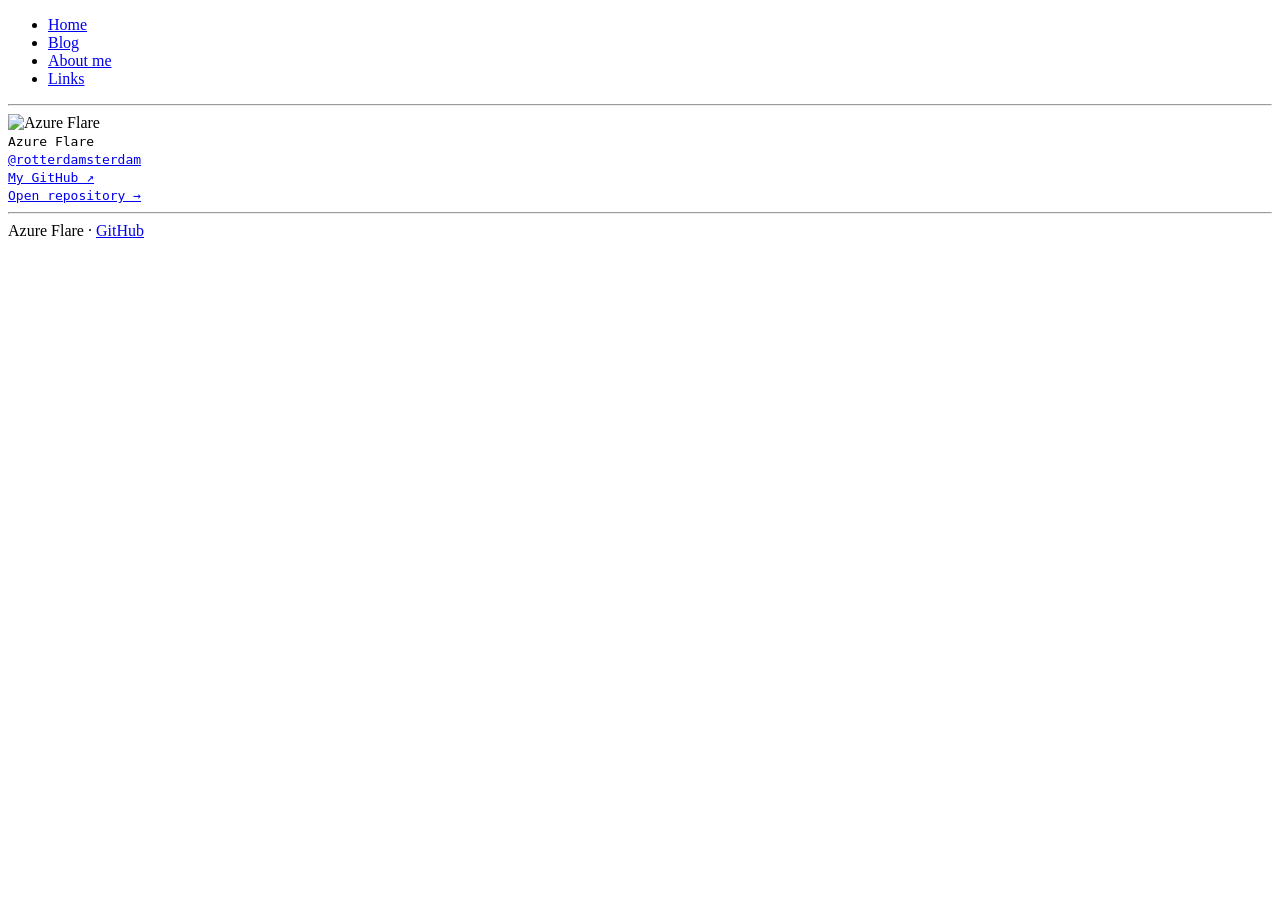
==== index.html @ 76f73186 "Update GitHub username and Pages URLs to rotterdamsterdam" ====
<!doctype html>
<html lang="en">
  <head>
    <meta charset="utf-8">
    <link id="site-favicon" rel="icon" type="image/png" href="https://avatars.githubusercontent.com/u/141839719?s=64">
    <meta name="viewport" content="width=device-width, initial-scale=1">
    <meta name="description" content="Azure Flare’s personal website. Profile and projects on GitHub.">
    <title>Home — Azure Flare</title>
    <link rel="stylesheet" href="./style.css?v=11">
    <!-- Translations load before the language and theme controls. -->
    <script src="./languages/en.js?v=11" defer>
    </script>
    <script src="./languages/ru.js?v=11" defer>
    </script>
    <script src="./languages/uk.js?v=11" defer>
    </script>
    <script src="./profile.js?v=11" defer></script>
    <script src="./main.js?v=11" defer>
    </script>
    <script src="./theme.js?v=11" defer>
    </script>
  </head>
  <body data-page="home">
    <header class="main-menu">
      <nav aria-label="Main navigation">
        <ul>
          <li>
            <a data-i18n="home" href="./?v=11" aria-current="page">Home</a>
          </li>
          <li><a data-i18n="blog" href="./blog/?v=11">Blog</a></li>
          <li>
            <a data-i18n="about" href="./about.html?v=11">About me</a>
          </li>
          <li>
            <a data-i18n="links" href="./links.html?v=11">Links</a>
          </li>
        </ul>
      </nav>
      <label class="language-control" hidden>
        <span data-i18n="language">Language</span>
        <select id="language-select">
          <option value="en">English</option>
          <option value="ru">Русский</option>
          <option value="uk">Українська</option>
        </select>
      </label>
      <hr>
    </header>
    <main class="main-body">
      <section class="hero profile">
        <img class="profile-avatar" src="https://avatars.githubusercontent.com/u/141839719?v=4" alt="Azure Flare" width="144" height="144">
        <div class="profile-text">
          <code class="disable-link-styling">
            Azure Flare<br>
            <a href="https://github.com/rotterdamsterdam">@rotterdamsterdam</a><br>
            <a data-i18n="myGithub" href="https://github.com/rotterdamsterdam">My GitHub ↗</a><br>
            <a data-i18n="openRepo" href="https://github.com/rotterdamsterdam/site">Open repository →</a>
          </code>
        </div>
      </section>
      
    </main>
    <hr>
    <footer>
      <span>Azure Flare · <a href="https://github.com/rotterdamsterdam">GitHub</a>
      </span>
      <button type="button" id="theme-toggle" hidden>Light theme</button>
    </footer>
  </body>
</html>
---- style.css ----
/* Shared styles. Order matters: colors, base rules, compact layout. */
@import url("./styles/themes.css?v=11");
@import url("./styles/base.css?v=11");
@import url("./styles/profile.css?v=11");
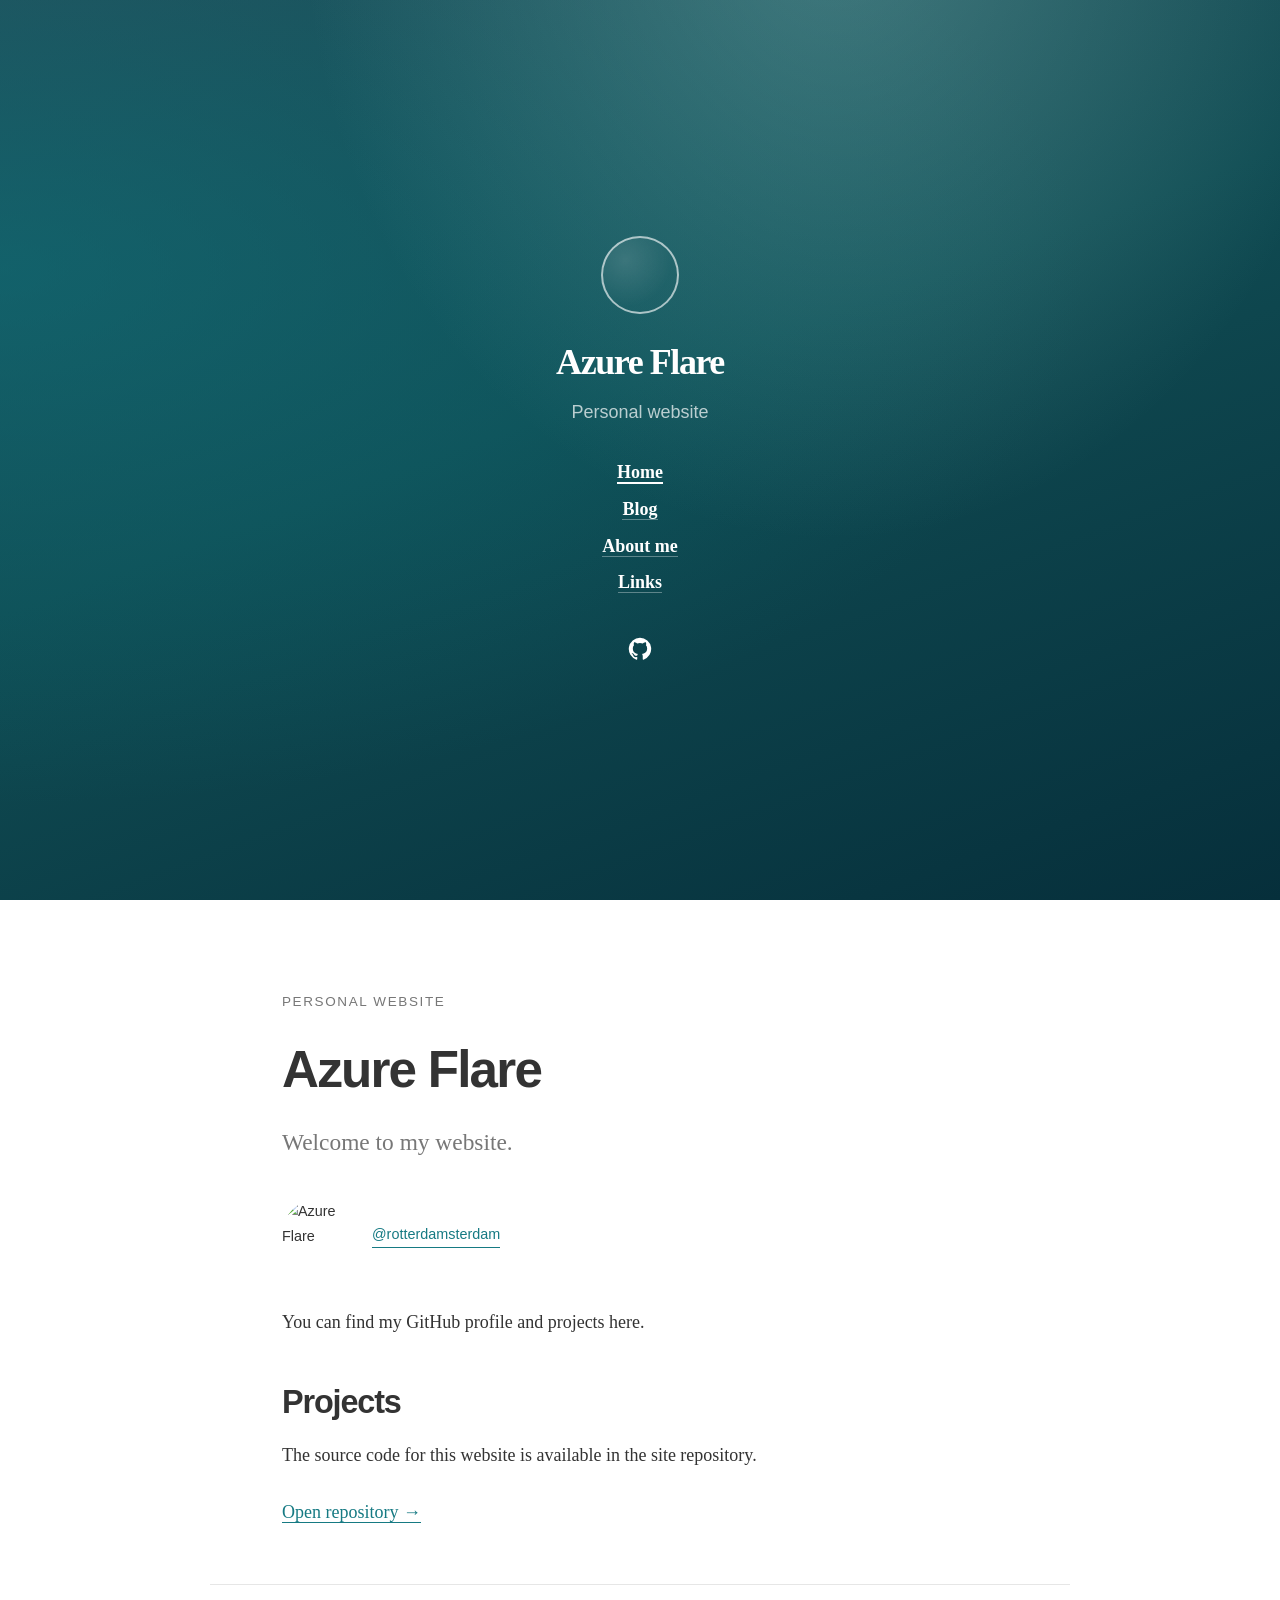
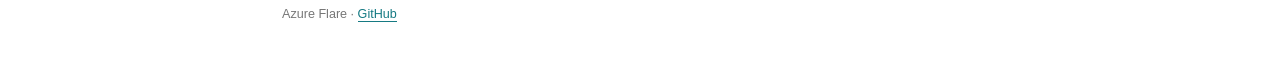
==== commit af64b326: "Redesign site with Hydejack-inspired teal cover, sidebar and reading typography" ====
--- a/index.html
+++ b/index.html
@@ -6,33 +6,37 @@
     <meta name="viewport" content="width=device-width, initial-scale=1">
     <meta name="description" content="Azure Flare’s personal website. Profile and projects on GitHub.">
     <title>Home — Azure Flare</title>
-    <link rel="stylesheet" href="./style.css?v=11">
+    <link rel="stylesheet" href="./style.css?v=12">
     <!-- Translations load before the language and theme controls. -->
-    <script src="./languages/en.js?v=11" defer>
+    <script src="./languages/en.js?v=12" defer>
     </script>
-    <script src="./languages/ru.js?v=11" defer>
+    <script src="./languages/ru.js?v=12" defer>
     </script>
-    <script src="./languages/uk.js?v=11" defer>
+    <script src="./languages/uk.js?v=12" defer>
     </script>
-    <script src="./profile.js?v=11" defer></script>
-    <script src="./main.js?v=11" defer>
+    <script src="./profile.js?v=12" defer></script>
+    <script src="./main.js?v=12" defer>
     </script>
-    <script src="./theme.js?v=11" defer>
+    <script src="./theme.js?v=12" defer>
     </script>
   </head>
   <body data-page="home">
     <header class="main-menu">
+      <div class="sidebar-identity">
+        <a class="site-brand" href="./?v=12">Azure Flare</a>
+        <p class="site-tagline" data-i18n="personal">Personal website</p>
+      </div>
       <nav aria-label="Main navigation">
         <ul>
           <li>
-            <a data-i18n="home" href="./?v=11" aria-current="page">Home</a>
+            <a data-i18n="home" href="./?v=12" aria-current="page">Home</a>
           </li>
-          <li><a data-i18n="blog" href="./blog/?v=11">Blog</a></li>
+          <li><a data-i18n="blog" href="./blog/?v=12">Blog</a></li>
           <li>
-            <a data-i18n="about" href="./about.html?v=11">About me</a>
+            <a data-i18n="about" href="./about.html?v=12">About me</a>
           </li>
           <li>
-            <a data-i18n="links" href="./links.html?v=11">Links</a>
+            <a data-i18n="links" href="./links.html?v=12">Links</a>
           </li>
         </ul>
       </nav>
@@ -44,19 +48,23 @@
           <option value="uk">Українська</option>
         </select>
       </label>
-      <hr>
+      <a class="sidebar-social" href="https://github.com/rotterdamsterdam" aria-label="GitHub">
+        <svg viewBox="0 0 24 24" width="24" height="24" aria-hidden="true"><path fill="currentColor" d="M12 .8a11.2 11.2 0 0 0-3.54 21.83c.56.1.77-.24.77-.54v-2.1c-3.13.68-3.79-1.33-3.79-1.33-.51-1.3-1.25-1.65-1.25-1.65-1.02-.7.08-.69.08-.69 1.13.08 1.72 1.16 1.72 1.16 1 1.71 2.62 1.22 3.26.93.1-.72.39-1.22.71-1.5-2.5-.28-5.13-1.25-5.13-5.57 0-1.23.44-2.24 1.16-3.03-.12-.28-.5-1.43.11-2.98 0 0 .95-.3 3.08 1.15a10.7 10.7 0 0 1 5.6 0c2.14-1.45 3.08-1.15 3.08-1.15.61 1.55.23 2.7.11 2.98.72.79 1.16 1.8 1.16 3.03 0 4.33-2.64 5.28-5.15 5.56.4.35.76 1.03.76 2.08v3.11c0 .3.2.65.78.54A11.2 11.2 0 0 0 12 .8Z"/></svg>
+      </a>
     </header>
     <main class="main-body">
-      <section class="hero profile">
-        <img class="profile-avatar" src="https://avatars.githubusercontent.com/u/141839719?v=4" alt="Azure Flare" width="144" height="144">
-        <div class="profile-text">
-          <code class="disable-link-styling">
-            Azure Flare<br>
-            <a href="https://github.com/rotterdamsterdam">@rotterdamsterdam</a><br>
-            <a data-i18n="myGithub" href="https://github.com/rotterdamsterdam">My GitHub ↗</a><br>
-            <a data-i18n="openRepo" href="https://github.com/rotterdamsterdam/site">Open repository →</a>
-          </code>
+      <section class="home-intro">
+        <p class="eyebrow" data-i18n="personal">Personal website</p>
+        <h1>Azure Flare</h1>
+        <p class="lead" data-i18n="welcome">Welcome to my website.</p>
+        <div class="author-line">
+          <img class="profile-avatar" src="https://avatars.githubusercontent.com/u/141839719?s=288" alt="Azure Flare" width="72" height="72">
+          <a href="https://github.com/rotterdamsterdam">@rotterdamsterdam</a>
         </div>
+        <p data-i18n="find">You can find my GitHub profile and projects here.</p>
+        <h2 data-i18n="projectsHeading">Projects</h2>
+        <p data-i18n="source">The source code for this website is available in the site repository.</p>
+        <a data-i18n="openRepo" href="https://github.com/rotterdamsterdam/site">Open repository →</a>
       </section>
       
     </main>
--- a/style.css
+++ b/style.css
@@ -1,4 +1,4 @@
-/* Shared styles. Order matters: colors, base rules, compact layout. */
-@import url("./styles/themes.css?v=11");
-@import url("./styles/base.css?v=11");
-@import url("./styles/profile.css?v=11");
+/* Shared stylesheet entry point. Keep imports in this order. */
+@import url("./styles/themes.css?v=12");
+@import url("./styles/base.css?v=12");
+@import url("./styles/profile.css?v=12");
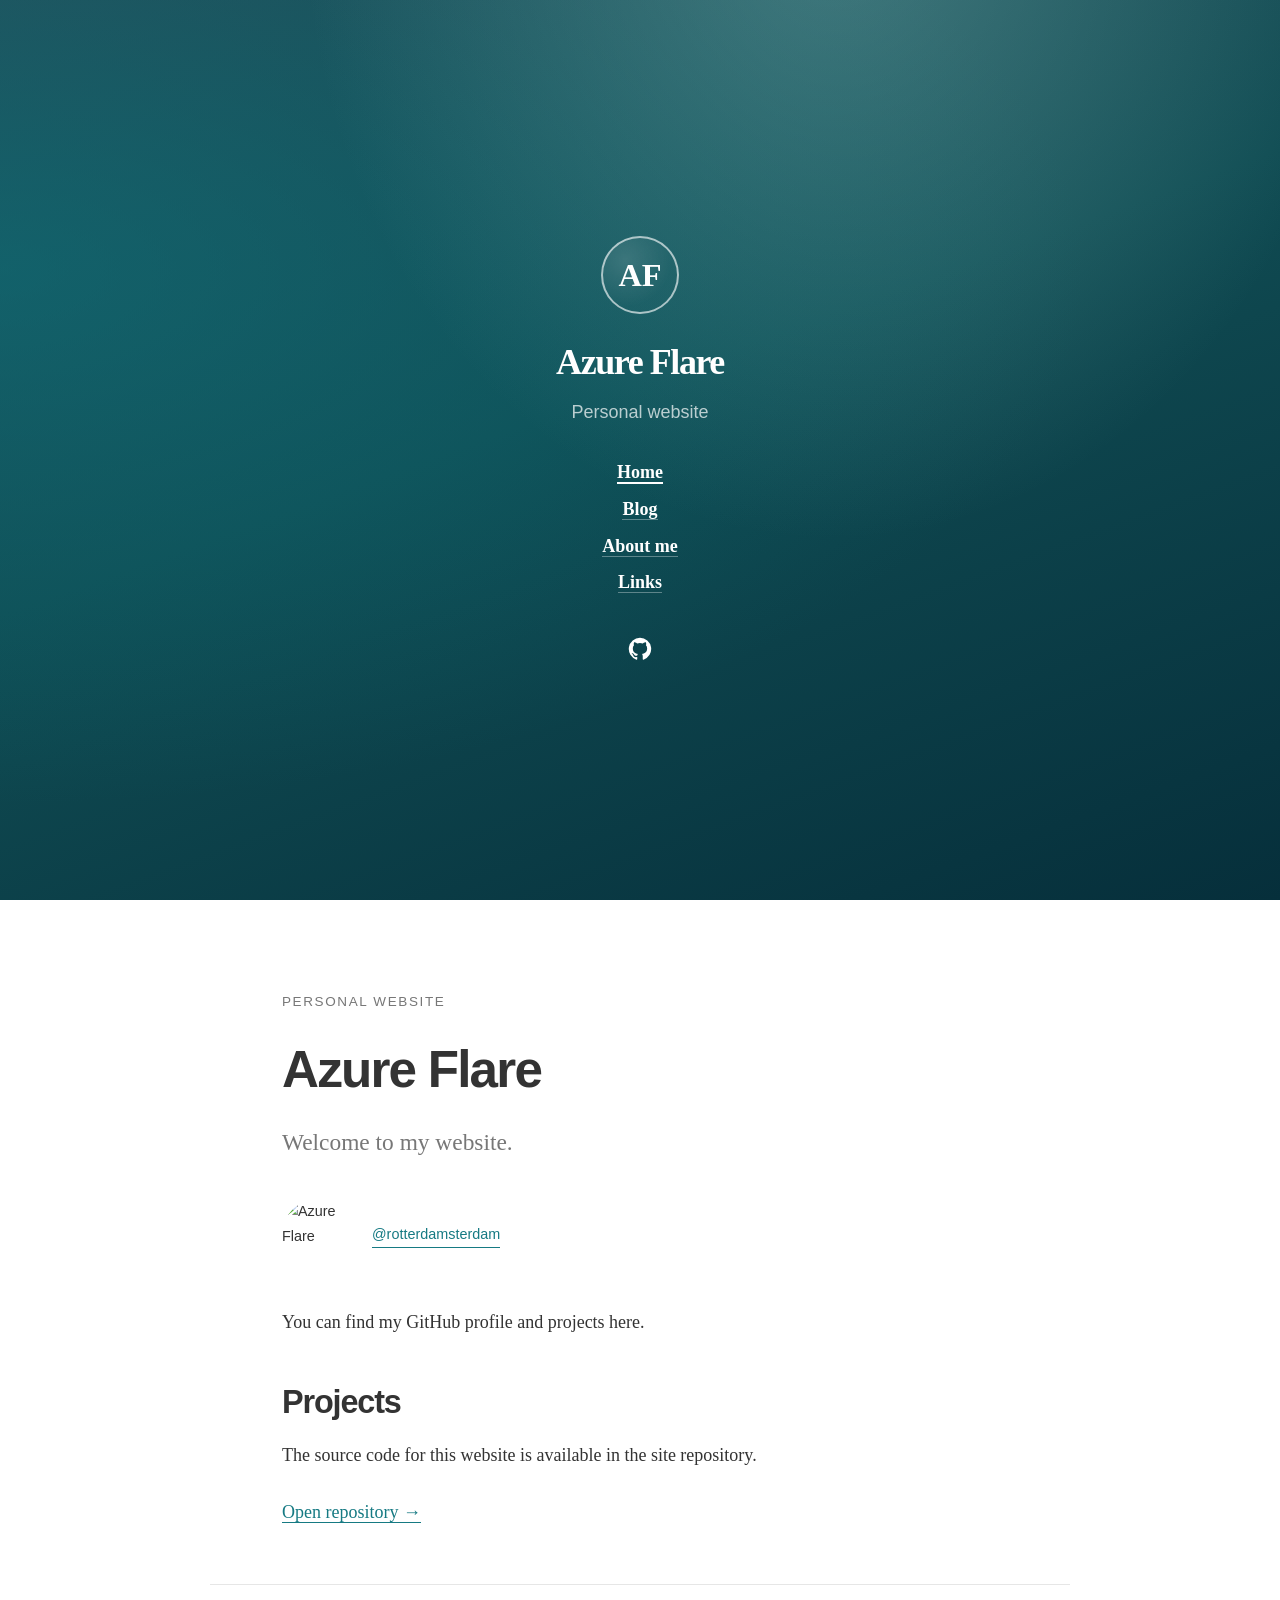
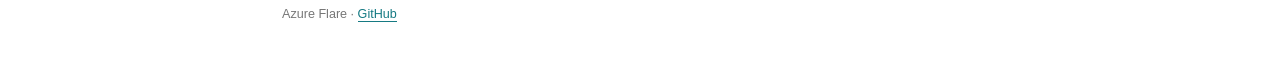
==== commit f7502f02: "Finish cover monogram and refresh shared layout assets" ====
--- a/index.html
+++ b/index.html
@@ -6,37 +6,37 @@
     <meta name="viewport" content="width=device-width, initial-scale=1">
     <meta name="description" content="Azure Flare’s personal website. Profile and projects on GitHub.">
     <title>Home — Azure Flare</title>
-    <link rel="stylesheet" href="./style.css?v=12">
+    <link rel="stylesheet" href="./style.css?v=13">
     <!-- Translations load before the language and theme controls. -->
-    <script src="./languages/en.js?v=12" defer>
+    <script src="./languages/en.js?v=13" defer>
     </script>
-    <script src="./languages/ru.js?v=12" defer>
+    <script src="./languages/ru.js?v=13" defer>
     </script>
-    <script src="./languages/uk.js?v=12" defer>
+    <script src="./languages/uk.js?v=13" defer>
     </script>
-    <script src="./profile.js?v=12" defer></script>
-    <script src="./main.js?v=12" defer>
+    <script src="./profile.js?v=13" defer></script>
+    <script src="./main.js?v=13" defer>
     </script>
-    <script src="./theme.js?v=12" defer>
+    <script src="./theme.js?v=13" defer>
     </script>
   </head>
   <body data-page="home">
     <header class="main-menu">
       <div class="sidebar-identity">
-        <a class="site-brand" href="./?v=12">Azure Flare</a>
+        <a class="site-brand" href="./?v=13">Azure Flare</a>
         <p class="site-tagline" data-i18n="personal">Personal website</p>
       </div>
       <nav aria-label="Main navigation">
         <ul>
           <li>
-            <a data-i18n="home" href="./?v=12" aria-current="page">Home</a>
+            <a data-i18n="home" href="./?v=13" aria-current="page">Home</a>
           </li>
-          <li><a data-i18n="blog" href="./blog/?v=12">Blog</a></li>
+          <li><a data-i18n="blog" href="./blog/?v=13">Blog</a></li>
           <li>
-            <a data-i18n="about" href="./about.html?v=12">About me</a>
+            <a data-i18n="about" href="./about.html?v=13">About me</a>
           </li>
           <li>
-            <a data-i18n="links" href="./links.html?v=12">Links</a>
+            <a data-i18n="links" href="./links.html?v=13">Links</a>
           </li>
         </ul>
       </nav>
--- a/style.css
+++ b/style.css
@@ -1,4 +1,4 @@
 /* Shared stylesheet entry point. Keep imports in this order. */
-@import url("./styles/themes.css?v=12");
-@import url("./styles/base.css?v=12");
-@import url("./styles/profile.css?v=12");
+@import url("./styles/themes.css?v=13");
+@import url("./styles/base.css?v=13");
+@import url("./styles/profile.css?v=13");
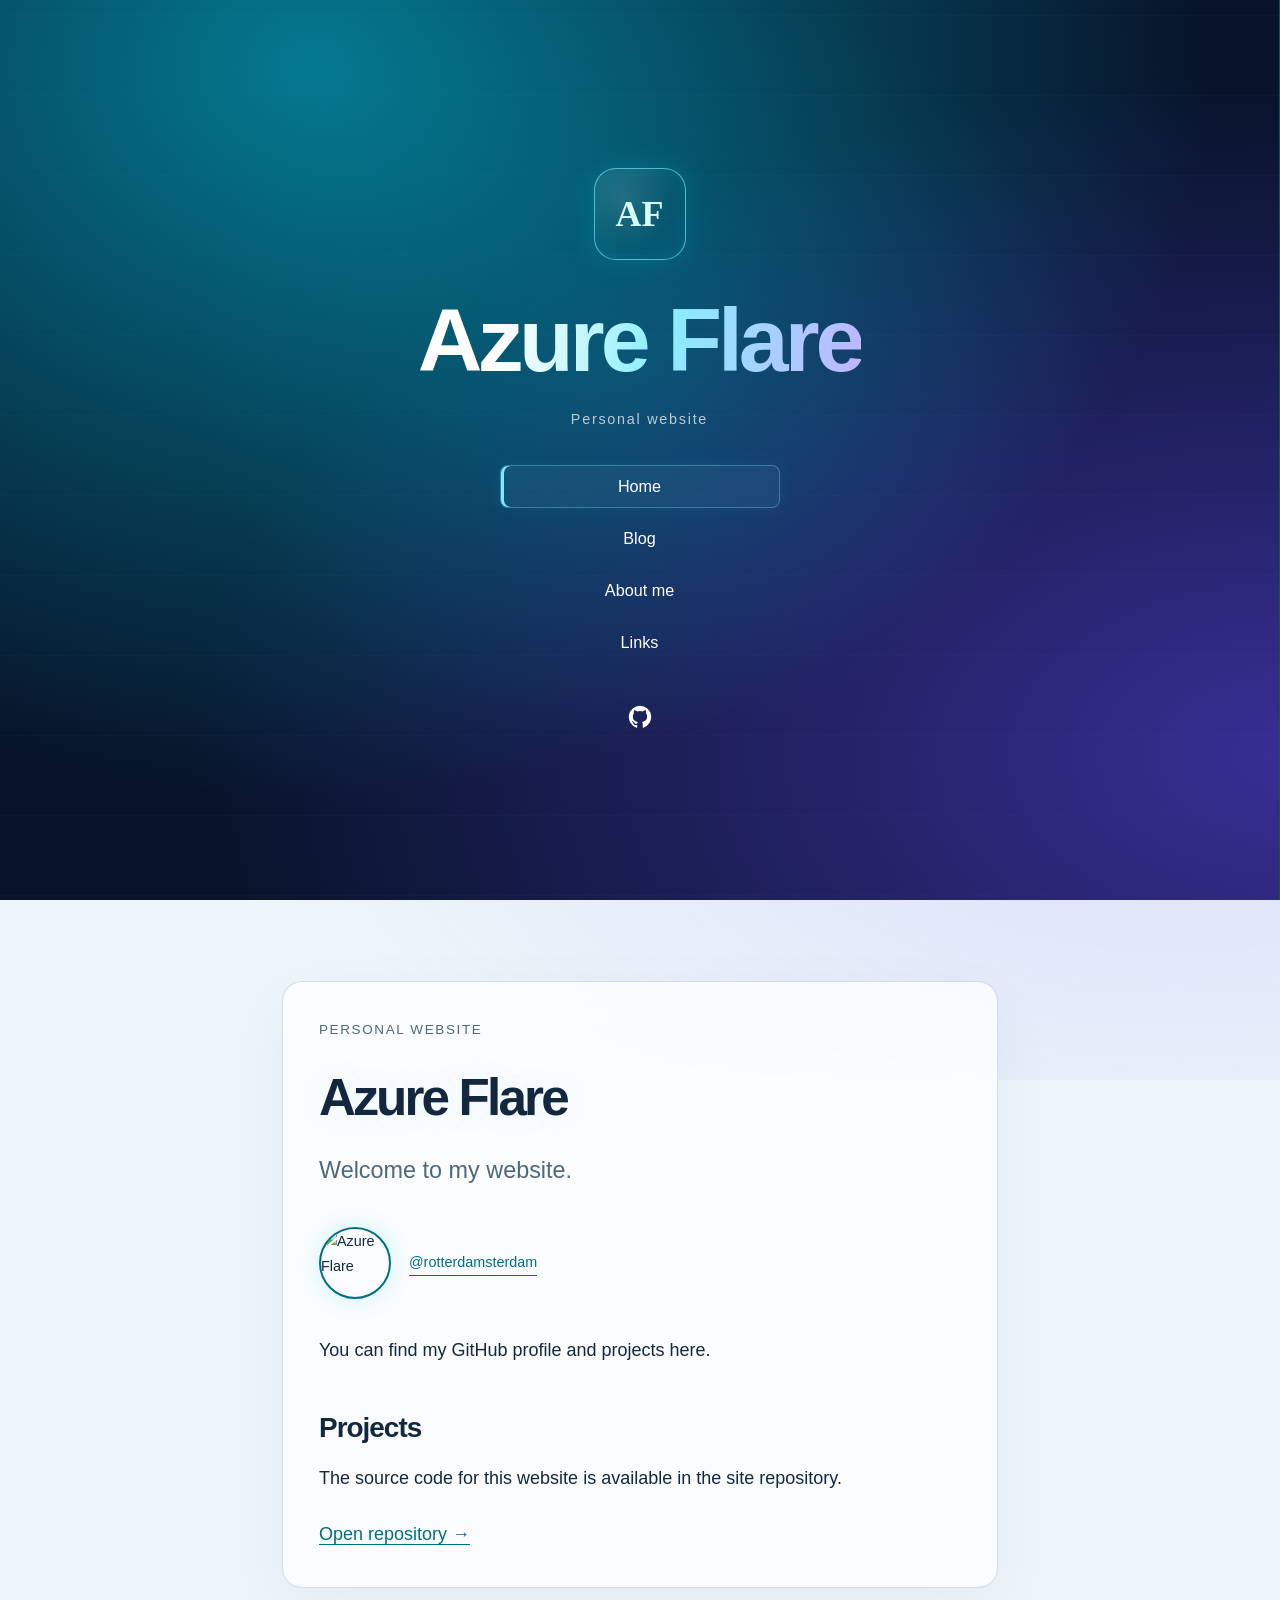
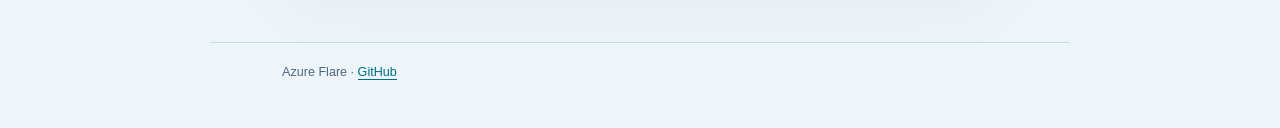
==== commit ac2d49ec: "Add futuristic neon surfaces, animated atmosphere and accessible motion effects" ====
--- a/index.html
+++ b/index.html
@@ -6,37 +6,38 @@
     <meta name="viewport" content="width=device-width, initial-scale=1">
     <meta name="description" content="Azure Flare’s personal website. Profile and projects on GitHub.">
     <title>Home — Azure Flare</title>
-    <link rel="stylesheet" href="./style.css?v=13">
+    <link rel="stylesheet" href="./style.css?v=14">
     <!-- Translations load before the language and theme controls. -->
-    <script src="./languages/en.js?v=13" defer>
+    <script src="./languages/en.js?v=14" defer>
     </script>
-    <script src="./languages/ru.js?v=13" defer>
+    <script src="./languages/ru.js?v=14" defer>
     </script>
-    <script src="./languages/uk.js?v=13" defer>
+    <script src="./languages/uk.js?v=14" defer>
     </script>
-    <script src="./profile.js?v=13" defer></script>
-    <script src="./main.js?v=13" defer>
+    <script src="./profile.js?v=14" defer></script>
+    <script src="./main.js?v=14" defer>
     </script>
-    <script src="./theme.js?v=13" defer>
+    <script src="./theme.js?v=14" defer>
     </script>
+    <script src="./motion.js?v=14" defer></script>
   </head>
   <body data-page="home">
     <header class="main-menu">
       <div class="sidebar-identity">
-        <a class="site-brand" href="./?v=13">Azure Flare</a>
+        <a class="site-brand" href="./?v=14">Azure Flare</a>
         <p class="site-tagline" data-i18n="personal">Personal website</p>
       </div>
       <nav aria-label="Main navigation">
         <ul>
           <li>
-            <a data-i18n="home" href="./?v=13" aria-current="page">Home</a>
+            <a data-i18n="home" href="./?v=14" aria-current="page">Home</a>
           </li>
-          <li><a data-i18n="blog" href="./blog/?v=13">Blog</a></li>
+          <li><a data-i18n="blog" href="./blog/?v=14">Blog</a></li>
           <li>
-            <a data-i18n="about" href="./about.html?v=13">About me</a>
+            <a data-i18n="about" href="./about.html?v=14">About me</a>
           </li>
           <li>
-            <a data-i18n="links" href="./links.html?v=13">Links</a>
+            <a data-i18n="links" href="./links.html?v=14">Links</a>
           </li>
         </ul>
       </nav>
--- a/style.css
+++ b/style.css
@@ -1,4 +1,5 @@
-/* Shared stylesheet entry point. Keep imports in this order. */
-@import url("./styles/themes.css?v=13");
-@import url("./styles/base.css?v=13");
-@import url("./styles/profile.css?v=13");
+/* Shared styles, followed by the futuristic visual layer. */
+@import url("./styles/themes.css?v=14");
+@import url("./styles/base.css?v=14");
+@import url("./styles/profile.css?v=14");
+@import url("./styles/future.css?v=14");
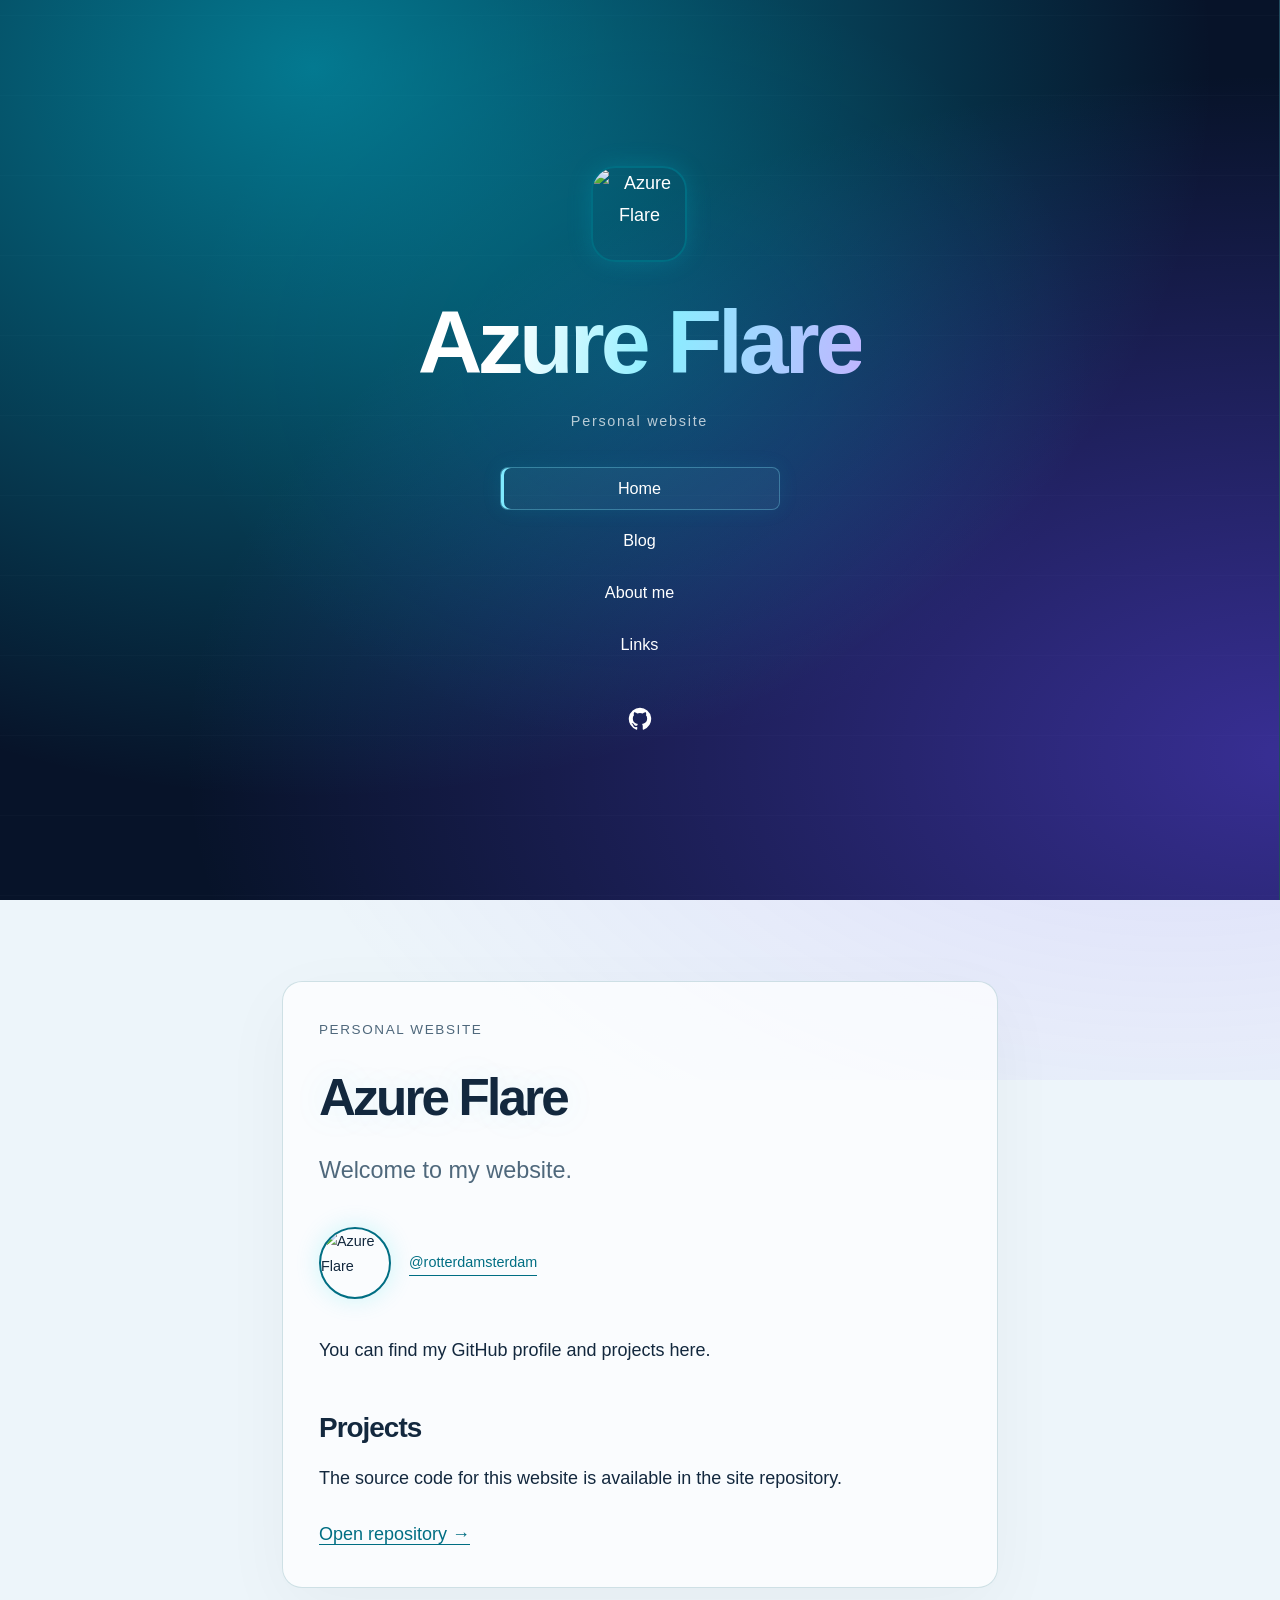
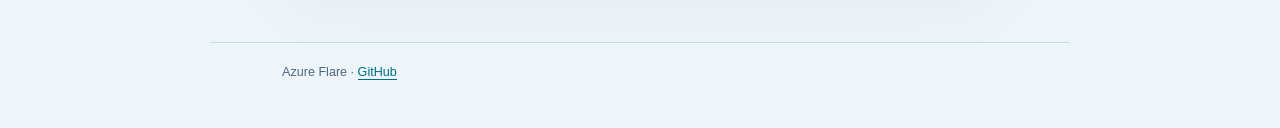
==== commit 23531df8: "Replace AF monogram with synced GitHub avatar and add reliable menu transitions" ====
--- a/index.html
+++ b/index.html
@@ -6,38 +6,39 @@
     <meta name="viewport" content="width=device-width, initial-scale=1">
     <meta name="description" content="Azure Flare’s personal website. Profile and projects on GitHub.">
     <title>Home — Azure Flare</title>
-    <link rel="stylesheet" href="./style.css?v=14">
+    <link rel="stylesheet" href="./style.css?v=16">
     <!-- Translations load before the language and theme controls. -->
-    <script src="./languages/en.js?v=14" defer>
+    <script src="./languages/en.js?v=16" defer>
     </script>
-    <script src="./languages/ru.js?v=14" defer>
+    <script src="./languages/ru.js?v=16" defer>
     </script>
-    <script src="./languages/uk.js?v=14" defer>
+    <script src="./languages/uk.js?v=16" defer>
     </script>
-    <script src="./profile.js?v=14" defer></script>
-    <script src="./main.js?v=14" defer>
+    <script src="./profile.js?v=16" defer></script>
+    <script src="./main.js?v=16" defer>
     </script>
-    <script src="./theme.js?v=14" defer>
+    <script src="./theme.js?v=16" defer>
     </script>
-    <script src="./motion.js?v=14" defer></script>
+    <script src="./motion.js?v=16" defer></script>
   </head>
   <body data-page="home">
     <header class="main-menu">
       <div class="sidebar-identity">
-        <a class="site-brand" href="./?v=14">Azure Flare</a>
+        <img class="profile-avatar sidebar-avatar" src="https://avatars.githubusercontent.com/u/141839719?s=288" alt="Azure Flare" width="96" height="96">
+        <a class="site-brand" href="./?v=16">Azure Flare</a>
         <p class="site-tagline" data-i18n="personal">Personal website</p>
       </div>
       <nav aria-label="Main navigation">
         <ul>
           <li>
-            <a data-i18n="home" href="./?v=14" aria-current="page">Home</a>
+            <a data-i18n="home" href="./?v=16" aria-current="page">Home</a>
           </li>
-          <li><a data-i18n="blog" href="./blog/?v=14">Blog</a></li>
+          <li><a data-i18n="blog" href="./blog/?v=16">Blog</a></li>
           <li>
-            <a data-i18n="about" href="./about.html?v=14">About me</a>
+            <a data-i18n="about" href="./about.html?v=16">About me</a>
           </li>
           <li>
-            <a data-i18n="links" href="./links.html?v=14">Links</a>
+            <a data-i18n="links" href="./links.html?v=16">Links</a>
           </li>
         </ul>
       </nav>
--- a/style.css
+++ b/style.css
@@ -1,5 +1,5 @@
 /* Shared styles, followed by the futuristic visual layer. */
-@import url("./styles/themes.css?v=14");
-@import url("./styles/base.css?v=14");
-@import url("./styles/profile.css?v=14");
-@import url("./styles/future.css?v=14");
+@import url("./styles/themes.css?v=16");
+@import url("./styles/base.css?v=16");
+@import url("./styles/profile.css?v=16");
+@import url("./styles/future.css?v=16");
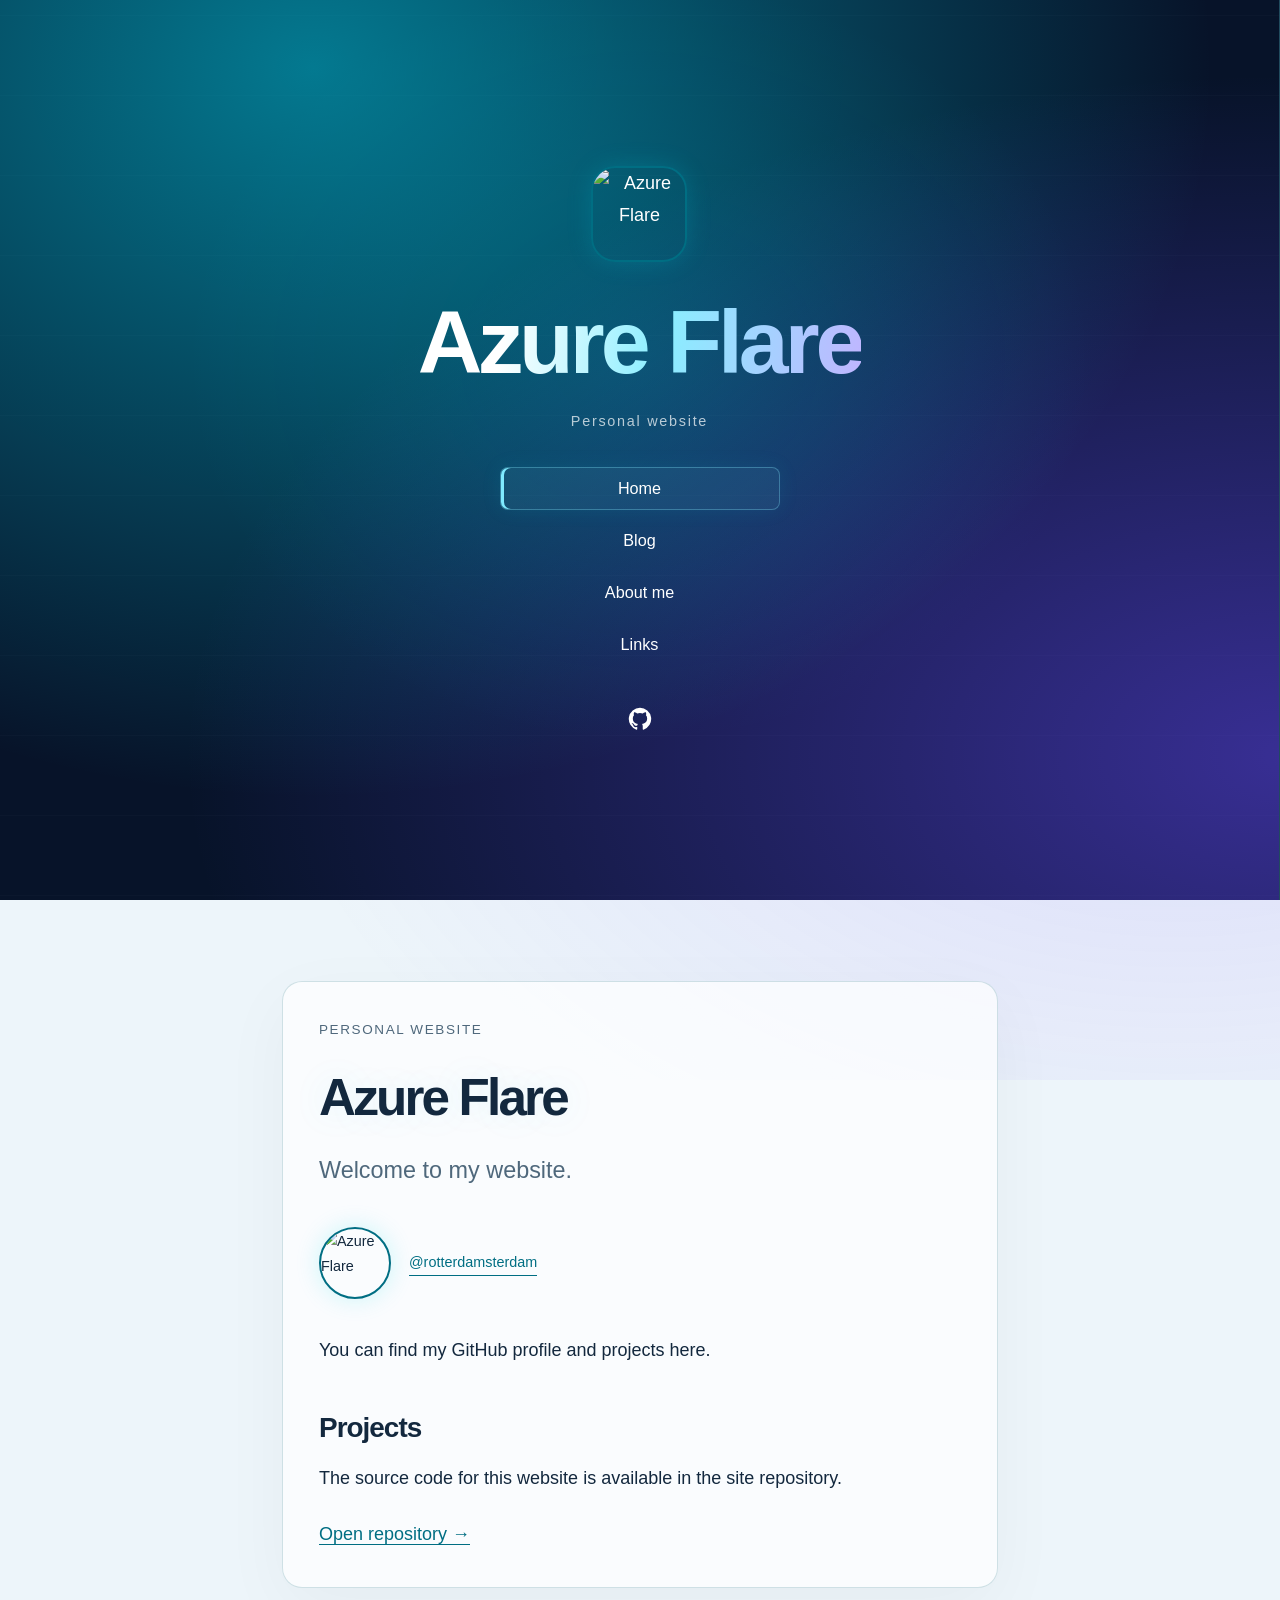
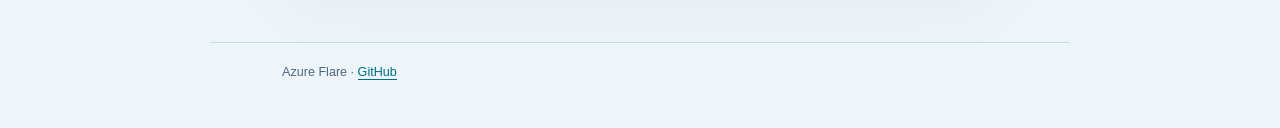
==== commit 70398eff: "Animate sidebar identity and navigation during page changes" ====
--- a/index.html
+++ b/index.html
@@ -6,39 +6,39 @@
     <meta name="viewport" content="width=device-width, initial-scale=1">
     <meta name="description" content="Azure Flare’s personal website. Profile and projects on GitHub.">
     <title>Home — Azure Flare</title>
-    <link rel="stylesheet" href="./style.css?v=16">
+    <link rel="stylesheet" href="./style.css?v=17">
     <!-- Translations load before the language and theme controls. -->
-    <script src="./languages/en.js?v=16" defer>
+    <script src="./languages/en.js?v=17" defer>
     </script>
-    <script src="./languages/ru.js?v=16" defer>
+    <script src="./languages/ru.js?v=17" defer>
     </script>
-    <script src="./languages/uk.js?v=16" defer>
+    <script src="./languages/uk.js?v=17" defer>
     </script>
-    <script src="./profile.js?v=16" defer></script>
-    <script src="./main.js?v=16" defer>
+    <script src="./profile.js?v=17" defer></script>
+    <script src="./main.js?v=17" defer>
     </script>
-    <script src="./theme.js?v=16" defer>
+    <script src="./theme.js?v=17" defer>
     </script>
-    <script src="./motion.js?v=16" defer></script>
+    <script src="./motion.js?v=17" defer></script>
   </head>
   <body data-page="home">
     <header class="main-menu">
       <div class="sidebar-identity">
         <img class="profile-avatar sidebar-avatar" src="https://avatars.githubusercontent.com/u/141839719?s=288" alt="Azure Flare" width="96" height="96">
-        <a class="site-brand" href="./?v=16">Azure Flare</a>
+        <a class="site-brand" href="./?v=17">Azure Flare</a>
         <p class="site-tagline" data-i18n="personal">Personal website</p>
       </div>
       <nav aria-label="Main navigation">
         <ul>
           <li>
-            <a data-i18n="home" href="./?v=16" aria-current="page">Home</a>
+            <a data-i18n="home" href="./?v=17" aria-current="page">Home</a>
           </li>
-          <li><a data-i18n="blog" href="./blog/?v=16">Blog</a></li>
+          <li><a data-i18n="blog" href="./blog/?v=17">Blog</a></li>
           <li>
-            <a data-i18n="about" href="./about.html?v=16">About me</a>
+            <a data-i18n="about" href="./about.html?v=17">About me</a>
           </li>
           <li>
-            <a data-i18n="links" href="./links.html?v=16">Links</a>
+            <a data-i18n="links" href="./links.html?v=17">Links</a>
           </li>
         </ul>
       </nav>
--- a/style.css
+++ b/style.css
@@ -1,5 +1,5 @@
 /* Shared styles, followed by the futuristic visual layer. */
-@import url("./styles/themes.css?v=16");
-@import url("./styles/base.css?v=16");
-@import url("./styles/profile.css?v=16");
-@import url("./styles/future.css?v=16");
+@import url("./styles/themes.css?v=17");
+@import url("./styles/base.css?v=17");
+@import url("./styles/profile.css?v=17");
+@import url("./styles/future.css?v=17");
